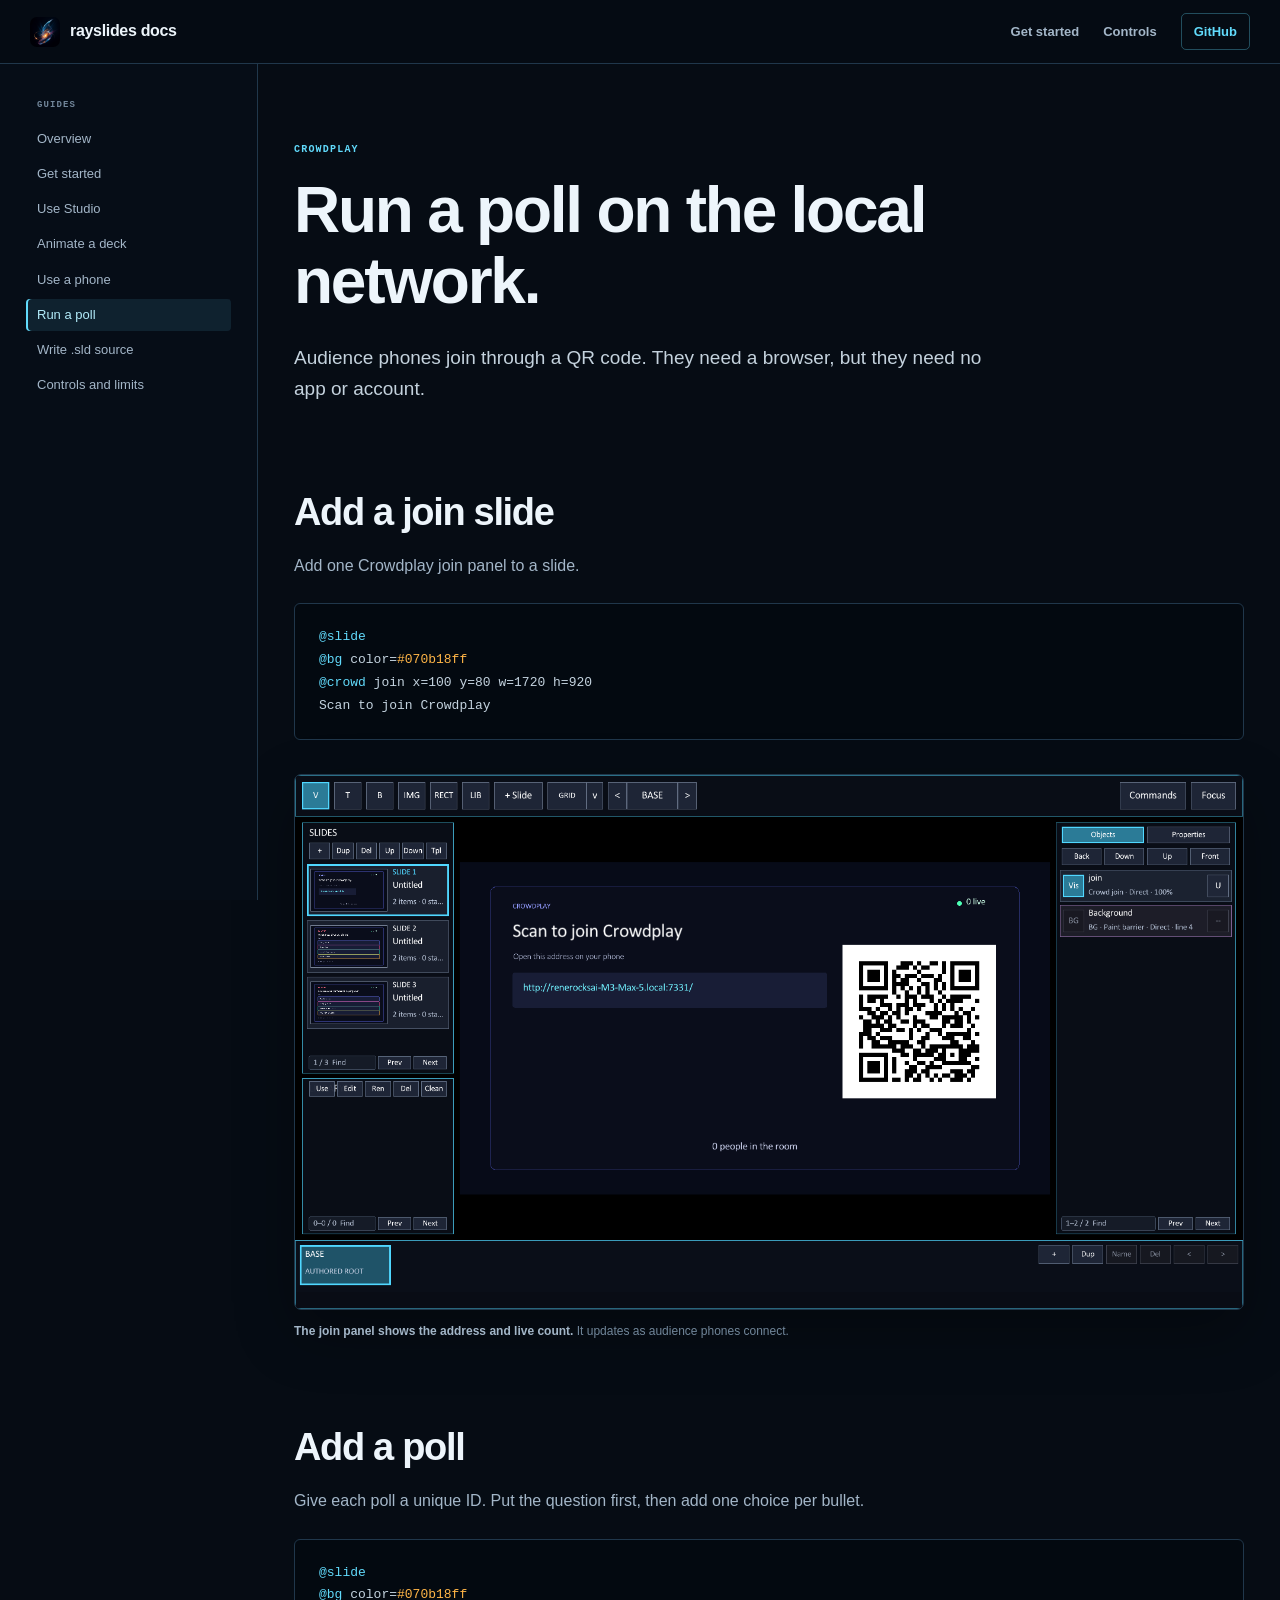
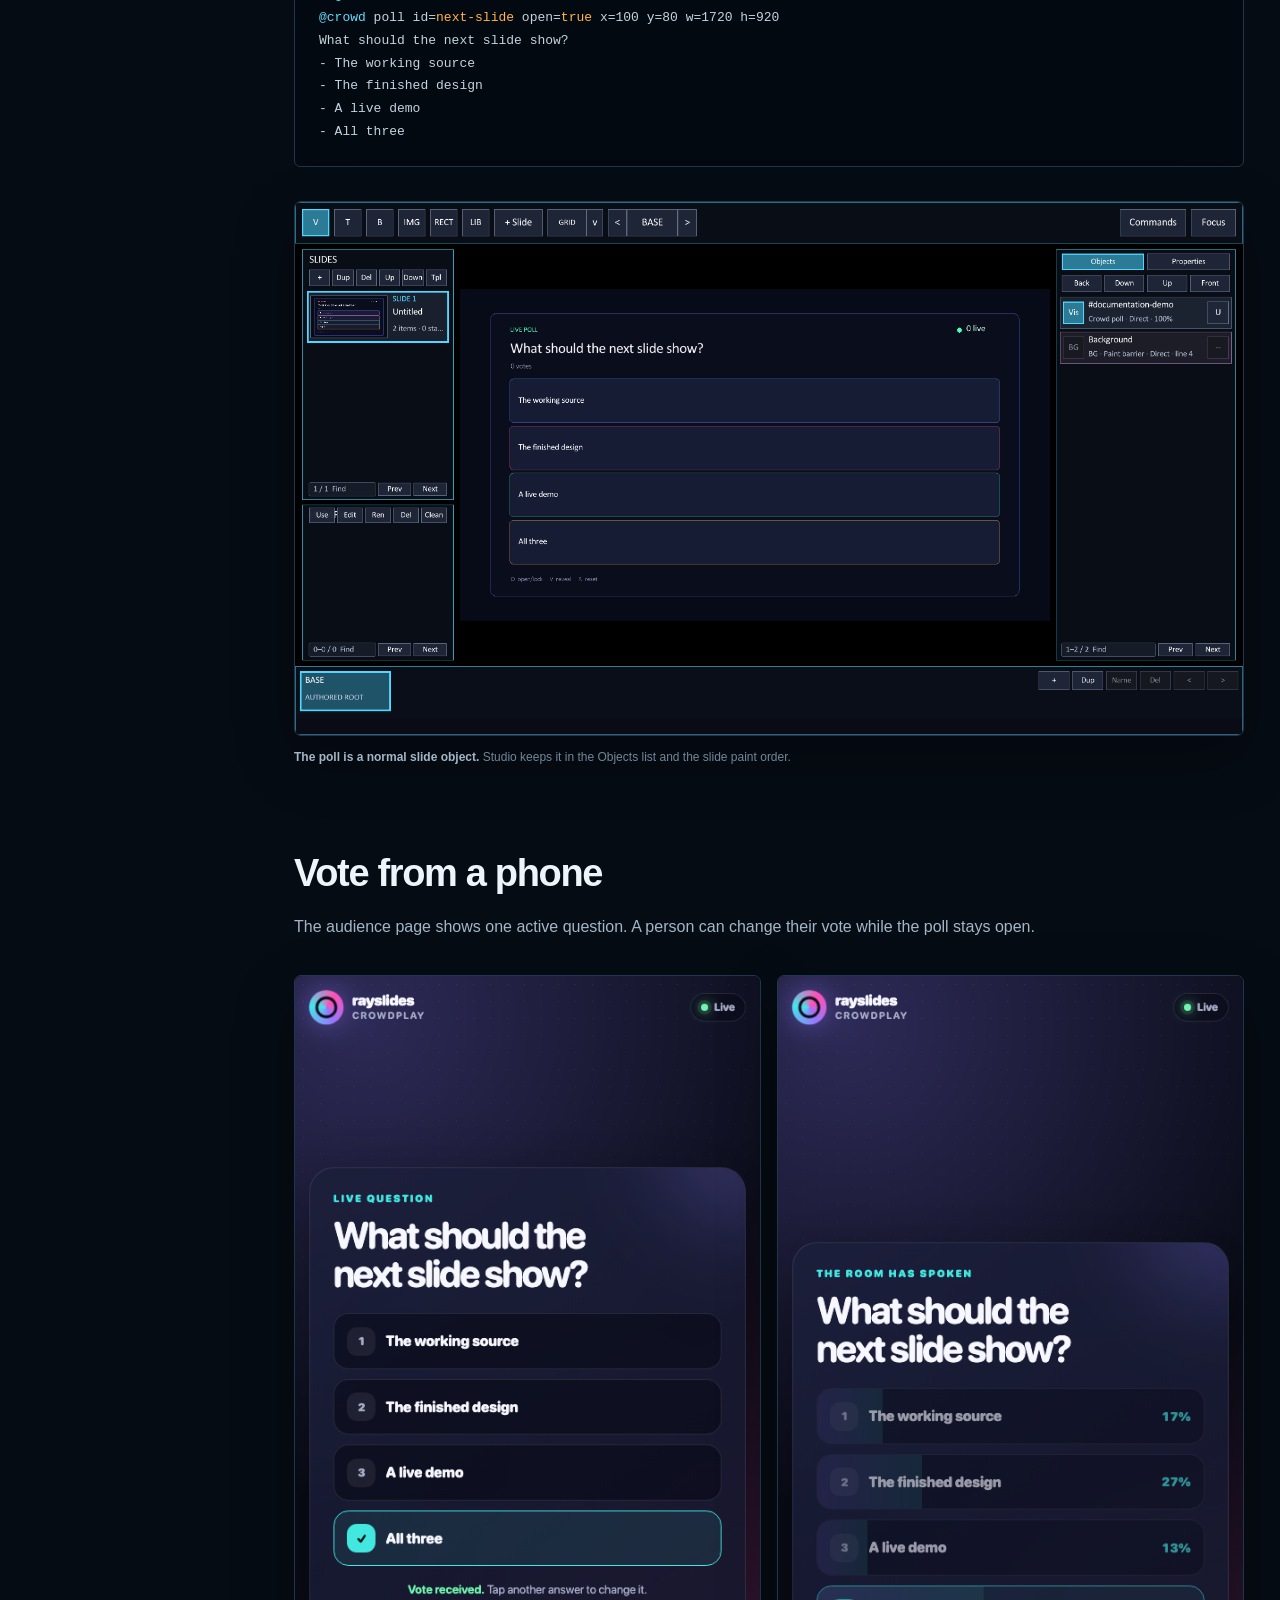
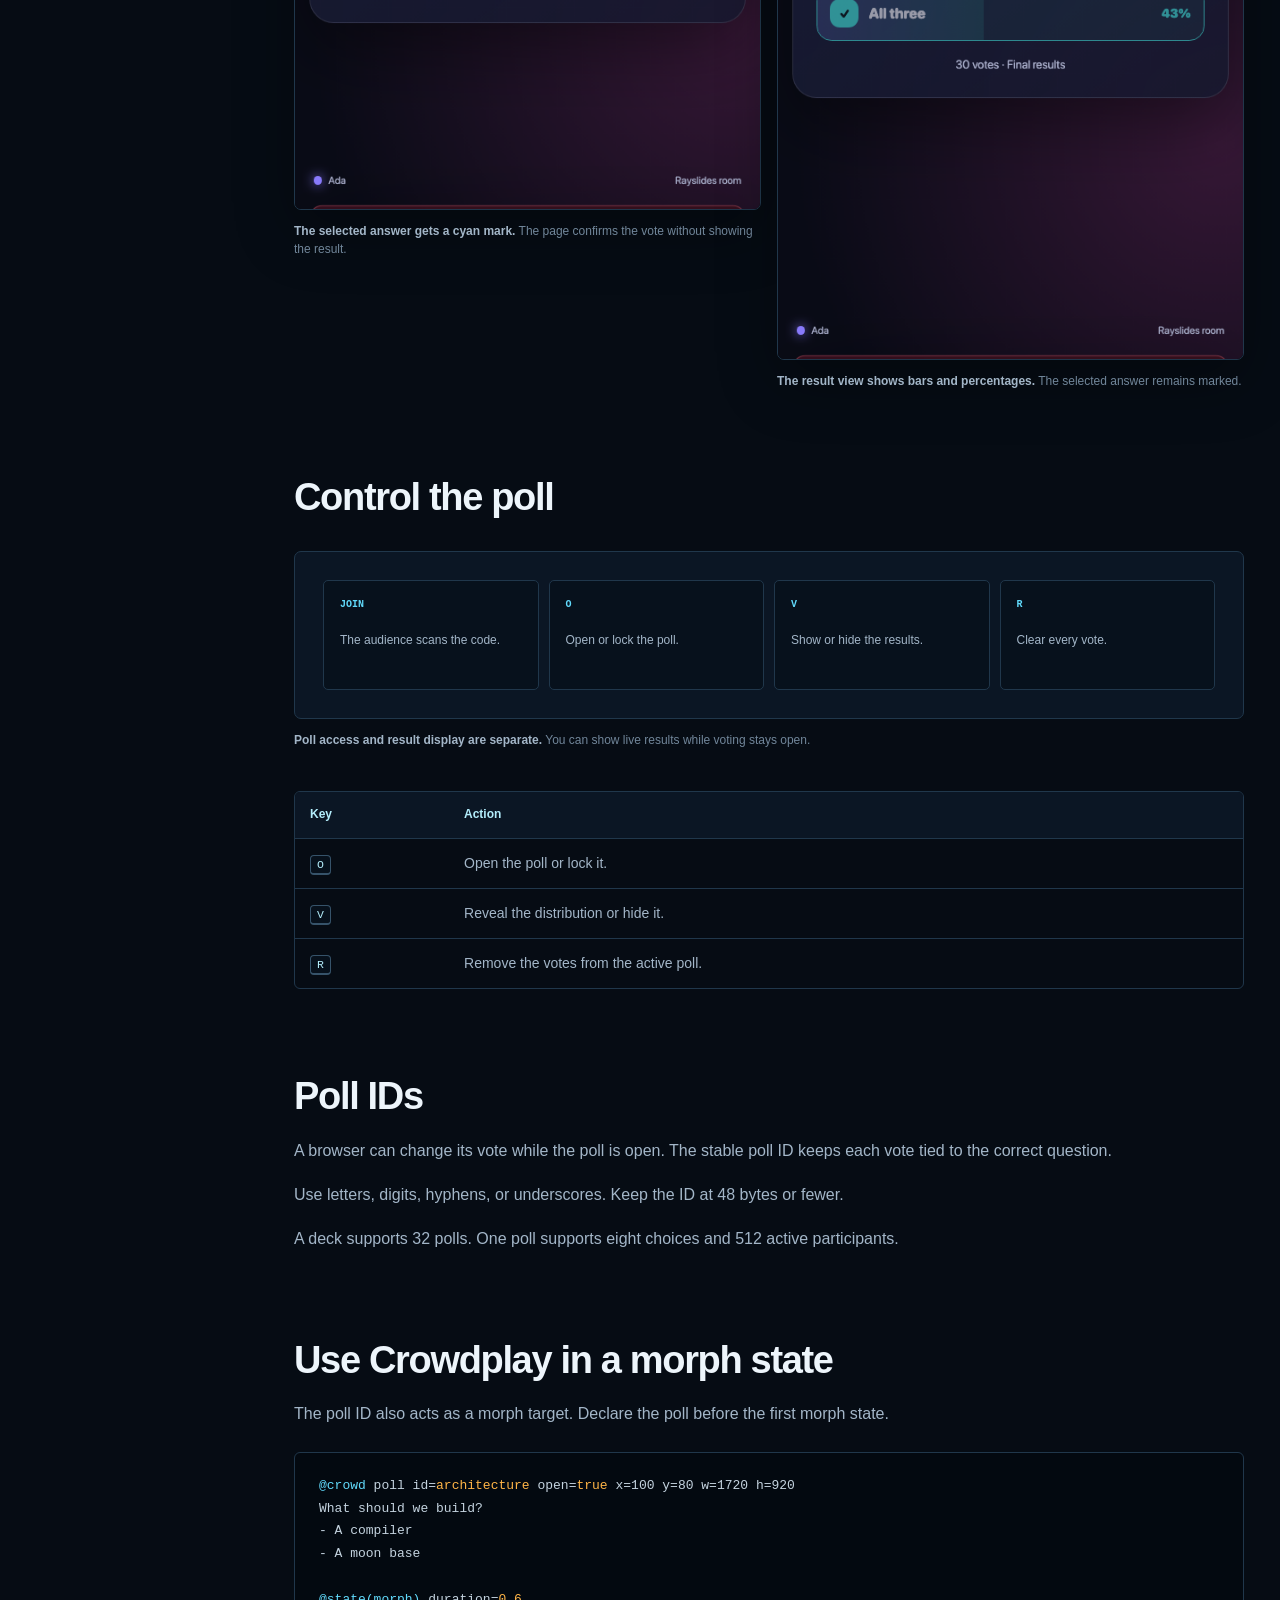
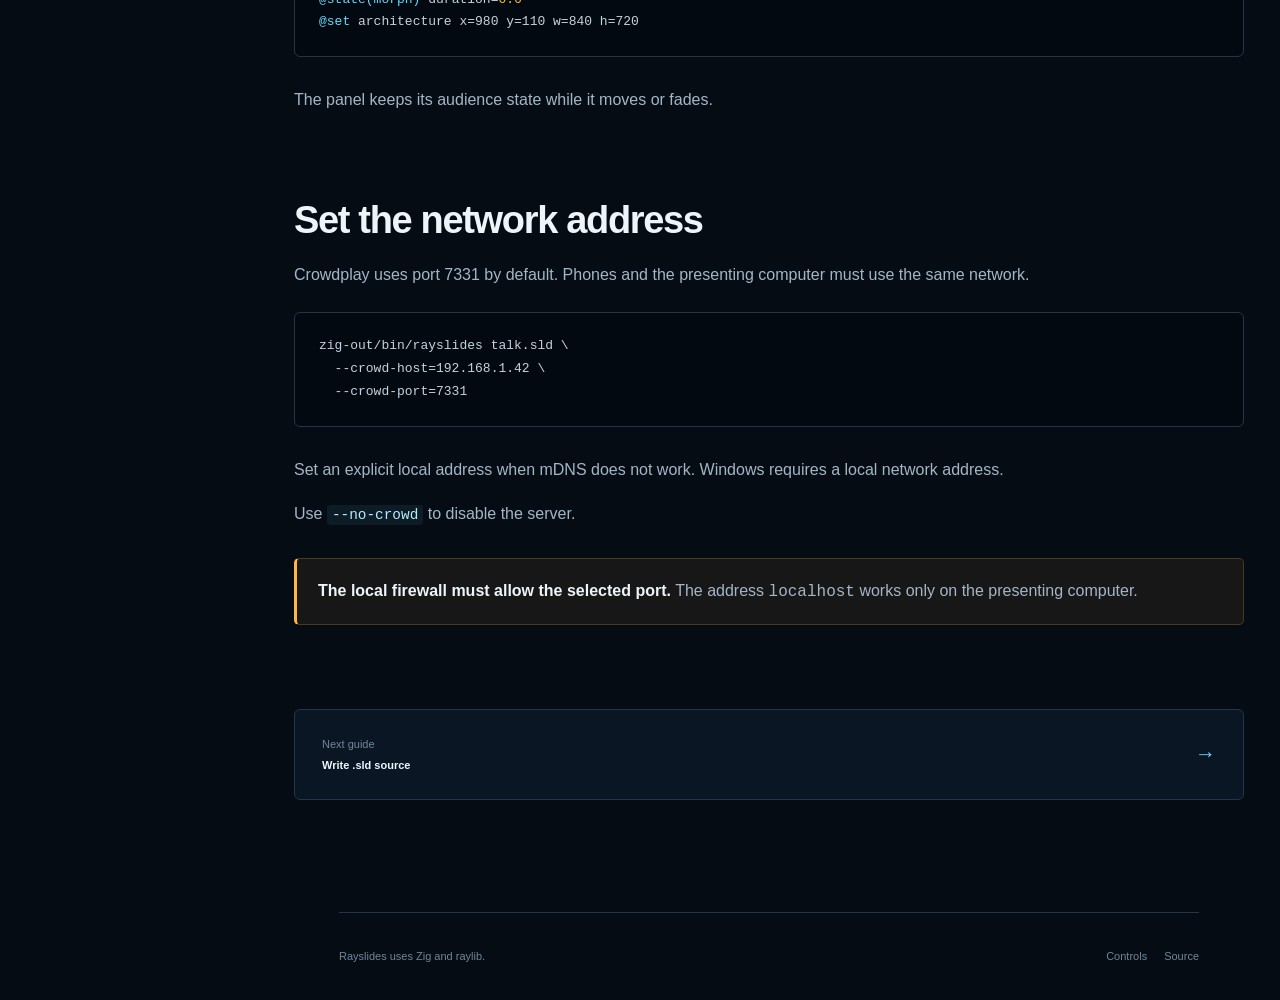
==== docs/crowdplay.html @ bbf6ae5f "Add complete documentation site" ====
<!DOCTYPE html>
<html lang="en">
  <head>
    <meta charset="utf-8">
    <meta name="viewport" content="width=device-width, initial-scale=1">
    <meta name="theme-color" content="#060c14">
    <meta name="description" content="Add a local audience join screen and live polls with Rayslides Crowdplay.">
    <title>Run a Crowdplay poll — Rayslides</title>
    <link rel="stylesheet" href="styles.css">
    <link rel="icon" href="images/rayslides-app-icon.png" type="image/png">
  </head>
  <body>
    <a class="skip-link" href="#content">Skip to content</a>
    <header class="site-header">
      <a class="brand" href="index.html" aria-label="Rayslides documentation home"><img class="brand-mark" src="images/rayslides-app-icon.png" alt="" width="192" height="192"><span>rayslides docs</span></a>
      <nav class="header-links" aria-label="Header"><a href="getting-started.html">Get started</a><a href="reference.html">Controls</a><a class="github-link" href="https://github.com/technologylab-ai/rayslides">GitHub</a></nav>
    </header>
    <div class="docs-shell">
      <aside class="docs-sidebar" aria-label="Documentation">
        <p class="sidebar-label">Guides</p>
        <nav aria-label="Guide pages">
          <a href="index.html">Overview</a><a href="getting-started.html">Get started</a>
          <a href="studio.html">Use Studio</a><a href="motion.html">Animate a deck</a>
          <a href="presenter.html">Use a phone</a><a href="crowdplay.html" aria-current="page">Run a poll</a>
          <a href="format.html">Write .sld source</a><a href="reference.html">Controls and limits</a>
        </nav>
      </aside>
      <div class="docs-main">
        <main class="content content-wide" id="content">
          <p class="page-kicker">Crowdplay</p>
          <h1>Run a poll on the local network.</h1>
          <p class="lead">Audience phones join through a QR code. They need a browser, but they need no app or account.</p>

          <h2>Add a join slide</h2>
          <p>Add one Crowdplay join panel to a slide.</p>
          <pre><code><span class="code-key">@slide</span>
<span class="code-key">@bg</span> color=<span class="code-value">#070b18ff</span>
<span class="code-key">@crowd</span> join x=100 y=80 w=1720 h=920
Scan to join Crowdplay</code></pre>
          <figure class="shot">
            <img src="images/crowdplay-join.png" alt="Crowdplay join panel with a local address, QR code, and participant count" width="1600" height="900" loading="lazy">
            <figcaption><strong>The join panel shows the address and live count.</strong> It updates as audience phones connect.</figcaption>
          </figure>

          <h2>Add a poll</h2>
          <p>Give each poll a unique ID. Put the question first, then add one choice per bullet.</p>
          <pre><code><span class="code-key">@slide</span>
<span class="code-key">@bg</span> color=<span class="code-value">#070b18ff</span>
<span class="code-key">@crowd</span> poll id=<span class="code-value">next-slide</span> open=<span class="code-value">true</span> x=100 y=80 w=1720 h=920
What should the next slide show?
- The working source
- The finished design
- A live demo
- All three</code></pre>
          <figure class="shot">
            <img src="images/crowdplay-poll.png" alt="Crowdplay poll with four answer choices in Studio" width="1600" height="900" loading="lazy">
            <figcaption><strong>The poll is a normal slide object.</strong> Studio keeps it in the Objects list and the slide paint order.</figcaption>
          </figure>

          <h2>Vote from a phone</h2>
          <p>The audience page shows one active question. A person can change their vote while the poll stays open.</p>
          <div class="shot-grid phone-shot-grid">
            <figure class="shot">
              <img src="images/crowdplay-vote-phone.png" alt="Crowdplay audience voting screen with All three selected" width="520" height="932" loading="lazy">
              <figcaption><strong>The selected answer gets a cyan mark.</strong> The page confirms the vote without showing the result.</figcaption>
            </figure>
            <figure class="shot">
              <img src="images/crowdplay-results-phone.png" alt="Crowdplay final result screen with percentages for four choices" width="520" height="1100" loading="lazy">
              <figcaption><strong>The result view shows bars and percentages.</strong> The selected answer remains marked.</figcaption>
            </figure>
          </div>

          <h2>Control the poll</h2>
          <figure class="diagram">
            <div class="diagram-frame poll-flow">
              <div><b>JOIN</b><span>The audience scans the code.</span></div>
              <div><b>O</b><span>Open or lock the poll.</span></div>
              <div><b>V</b><span>Show or hide the results.</span></div>
              <div><b>R</b><span>Clear every vote.</span></div>
            </div>
            <figcaption><strong>Poll access and result display are separate.</strong> You can show live results while voting stays open.</figcaption>
          </figure>
          <div class="table-wrap">
            <table>
              <thead><tr><th>Key</th><th>Action</th></tr></thead>
              <tbody>
                <tr><td><kbd>O</kbd></td><td>Open the poll or lock it.</td></tr>
                <tr><td><kbd>V</kbd></td><td>Reveal the distribution or hide it.</td></tr>
                <tr><td><kbd>R</kbd></td><td>Remove the votes from the active poll.</td></tr>
              </tbody>
            </table>
          </div>

          <h2>Poll IDs</h2>
          <p>A browser can change its vote while the poll is open. The stable poll ID keeps each vote tied to the correct question.</p>
          <p>Use letters, digits, hyphens, or underscores. Keep the ID at 48 bytes or fewer.</p>
          <p>A deck supports 32 polls. One poll supports eight choices and 512 active participants.</p>

          <h2>Use Crowdplay in a morph state</h2>
          <p>The poll ID also acts as a morph target. Declare the poll before the first morph state.</p>
          <pre><code><span class="code-key">@crowd</span> poll id=<span class="code-value">architecture</span> open=<span class="code-value">true</span> x=100 y=80 w=1720 h=920
What should we build?
- A compiler
- A moon base

<span class="code-key">@state(morph)</span> duration=<span class="code-value">0.6</span>
<span class="code-key">@set</span> architecture x=980 y=110 w=840 h=720</code></pre>
          <p>The panel keeps its audience state while it moves or fades.</p>

          <h2>Set the network address</h2>
          <p>Crowdplay uses port 7331 by default. Phones and the presenting computer must use the same network.</p>
          <pre><code>zig-out/bin/rayslides talk.sld \
  --crowd-host=192.168.1.42 \
  --crowd-port=7331</code></pre>
          <p>Set an explicit local address when mDNS does not work. Windows requires a local network address.</p>
          <p>Use <code class="inline-code">--no-crowd</code> to disable the server.</p>
          <div class="callout callout-warning"><p><strong>The local firewall must allow the selected port.</strong> The address <code>localhost</code> works only on the presenting computer.</p></div>

          <a class="next-guide" href="format.html"><span><span>Next guide</span><strong>Write .sld source</strong></span><b aria-hidden="true">→</b></a>
        </main>
        <footer class="site-footer"><span>Rayslides uses Zig and raylib.</span><nav aria-label="Footer"><a href="reference.html">Controls</a><a href="https://github.com/technologylab-ai/rayslides">Source</a></nav></footer>
      </div>
    </div>
  </body>
</html>
---- docs/styles.css ----
:root {
  color-scheme: dark;
  --bg: #060c14;
  --panel: #0b1624;
  --panel-2: #101d2d;
  --panel-3: #15263a;
  --text: #edf5fb;
  --muted: #a3b6c8;
  --quiet: #71869a;
  --line: #20374b;
  --cyan: #61dafb;
  --cyan-soft: #b3edfb;
  --amber: #ffb547;
  --pink: #ff69a5;
  --green: #55d69e;
  --purple: #b791ff;
  --red: #ff6b78;
  --content: 860px;
  --sans: Inter, ui-sans-serif, -apple-system, BlinkMacSystemFont, "Segoe UI", sans-serif;
  --mono: "SFMono-Regular", Consolas, "Liberation Mono", monospace;
}

* {
  box-sizing: border-box;
}

html {
  scroll-behavior: smooth;
  background: var(--bg);
}

body {
  margin: 0;
  min-width: 320px;
  color: var(--text);
  background: var(--bg);
  font-family: var(--sans);
  font-size: 16px;
  line-height: 1.65;
  -webkit-font-smoothing: antialiased;
}

body::before {
  position: fixed;
  inset: 0;
  z-index: -1;
  content: "";
  background:
    radial-gradient(circle at 82% 8%, rgba(97, 218, 251, 0.08), transparent 27rem),
    linear-gradient(rgba(97, 218, 251, 0.022) 1px, transparent 1px),
    linear-gradient(90deg, rgba(97, 218, 251, 0.022) 1px, transparent 1px);
  background-size: auto, 64px 64px, 64px 64px;
}

a {
  color: inherit;
  text-decoration: none;
}

img {
  display: block;
  max-width: 100%;
  height: auto;
}

code,
pre,
kbd {
  font-family: var(--mono);
}

kbd {
  padding: 2px 6px;
  color: var(--cyan-soft);
  background: #07111c;
  border: 1px solid #36536a;
  border-bottom-width: 2px;
  border-radius: 4px;
  font-size: 0.82em;
  white-space: nowrap;
}

.skip-link {
  position: fixed;
  top: 10px;
  left: 10px;
  z-index: 100;
  padding: 9px 13px;
  color: #051019;
  background: var(--cyan);
  transform: translateY(-160%);
}

.skip-link:focus {
  transform: translateY(0);
}

.site-header {
  position: sticky;
  top: 0;
  z-index: 30;
  display: flex;
  align-items: center;
  justify-content: space-between;
  min-height: 64px;
  padding: 0 30px;
  background: rgba(6, 12, 20, 0.94);
  border-bottom: 1px solid var(--line);
  backdrop-filter: blur(16px);
}

.brand {
  display: inline-flex;
  gap: 10px;
  align-items: center;
  font-size: 16px;
  font-weight: 760;
  letter-spacing: -0.02em;
}

.brand-mark {
  display: block;
  width: 30px;
  height: 30px;
  border-radius: 7px;
}

.header-links {
  display: flex;
  gap: 24px;
  align-items: center;
  color: var(--muted);
  font-size: 13px;
  font-weight: 650;
}

.header-links a:hover,
.header-links a:focus-visible {
  color: var(--text);
}

.github-link {
  padding: 7px 12px;
  color: var(--cyan);
  border: 1px solid rgba(97, 218, 251, 0.32);
  border-radius: 5px;
}

.docs-shell {
  display: grid;
  grid-template-columns: 258px minmax(0, 1fr);
  min-height: calc(100vh - 64px);
}

.docs-sidebar {
  position: sticky;
  top: 64px;
  align-self: start;
  height: calc(100vh - 64px);
  padding: 34px 26px;
  overflow-y: auto;
  background: rgba(7, 15, 25, 0.72);
  border-right: 1px solid var(--line);
}

.sidebar-label {
  margin: 0 0 10px 11px;
  color: var(--quiet);
  font-family: var(--mono);
  font-size: 9px;
  font-weight: 750;
  letter-spacing: 0.12em;
  text-transform: uppercase;
}

.docs-sidebar nav {
  display: grid;
  gap: 3px;
  margin-bottom: 28px;
}

.docs-sidebar a {
  padding: 7px 11px;
  color: var(--muted);
  border-radius: 4px;
  font-size: 13px;
  line-height: 1.4;
}

.docs-sidebar a:hover,
.docs-sidebar a:focus-visible {
  color: var(--text);
  background: var(--panel);
}

.docs-sidebar a[aria-current="page"] {
  color: var(--cyan-soft);
  background: rgba(97, 218, 251, 0.1);
  box-shadow: inset 2px 0 var(--cyan);
}

.docs-main {
  min-width: 0;
}

.content {
  width: min(var(--content), calc(100vw - 330px));
  margin: 0 auto;
  padding: 78px 0 112px;
}

.content-wide {
  width: min(1080px, calc(100vw - 330px));
}

.page-kicker {
  margin: 0 0 16px;
  color: var(--cyan);
  font-family: var(--mono);
  font-size: 10px;
  font-weight: 760;
  letter-spacing: 0.12em;
  text-transform: uppercase;
}

h1,
h2,
h3 {
  color: var(--text);
  letter-spacing: -0.035em;
  line-height: 1.12;
}

h1 {
  max-width: 820px;
  margin: 0;
  font-size: clamp(42px, 5vw, 66px);
  font-weight: 730;
}

h2 {
  margin: 76px 0 20px;
  padding-top: 10px;
  font-size: clamp(29px, 3vw, 38px);
  font-weight: 700;
}

h3 {
  margin: 42px 0 14px;
  font-size: 22px;
  font-weight: 690;
}

p,
li {
  color: var(--muted);
}

p {
  margin: 0 0 18px;
}

.lead {
  max-width: 720px;
  margin: 24px 0 0;
  color: #c4d2dd;
  font-size: 19px;
  line-height: 1.65;
}

.page-actions {
  display: flex;
  flex-wrap: wrap;
  gap: 11px;
  margin-top: 30px;
}

.button {
  display: inline-flex;
  align-items: center;
  justify-content: center;
  min-height: 44px;
  padding: 0 17px;
  border: 1px solid var(--line);
  border-radius: 5px;
  font-size: 13px;
  font-weight: 720;
}

.button-primary {
  color: #06121b;
  background: var(--cyan);
  border-color: var(--cyan);
}

.button-secondary:hover,
.button-secondary:focus-visible {
  border-color: var(--cyan);
}

.section-intro {
  max-width: 700px;
  font-size: 17px;
}

.rule {
  height: 1px;
  margin: 72px 0;
  background: var(--line);
  border: 0;
}

.card-grid {
  display: grid;
  grid-template-columns: repeat(2, minmax(0, 1fr));
  gap: 14px;
  margin-top: 42px;
}

.doc-card {
  position: relative;
  min-height: 190px;
  padding: 27px;
  background: linear-gradient(145deg, rgba(16, 29, 45, 0.95), rgba(9, 20, 32, 0.95));
  border: 1px solid var(--line);
  border-radius: 7px;
}

.doc-card:hover,
.doc-card:focus-visible {
  border-color: rgba(97, 218, 251, 0.55);
}

.doc-card-number {
  color: var(--amber);
  font-family: var(--mono);
  font-size: 10px;
}

.doc-card h2,
.doc-card h3 {
  margin: 34px 0 9px;
  padding: 0;
  font-size: 23px;
}

.doc-card p {
  margin: 0;
  font-size: 14px;
}

.doc-card-arrow {
  position: absolute;
  top: 23px;
  right: 25px;
  color: var(--cyan);
}

.quick-facts {
  display: grid;
  grid-template-columns: repeat(3, 1fr);
  gap: 1px;
  margin: 46px 0 0;
  background: var(--line);
  border: 1px solid var(--line);
}

.quick-facts div {
  padding: 22px;
  background: var(--panel);
}

.quick-facts strong,
.quick-facts span {
  display: block;
}

.quick-facts strong {
  color: var(--text);
  font-size: 15px;
}

.quick-facts span {
  margin-top: 3px;
  color: var(--quiet);
  font-size: 12px;
}

.steps {
  margin: 28px 0 0;
  padding: 0;
  counter-reset: step;
  list-style: none;
}

.steps > li {
  position: relative;
  min-height: 72px;
  padding: 2px 0 28px 52px;
  counter-increment: step;
}

.steps > li::before {
  position: absolute;
  top: 0;
  left: 0;
  display: grid;
  width: 32px;
  height: 32px;
  color: var(--cyan-soft);
  content: counter(step);
  place-items: center;
  background: rgba(97, 218, 251, 0.09);
  border: 1px solid rgba(97, 218, 251, 0.28);
  border-radius: 50%;
  font-family: var(--mono);
  font-size: 11px;
}

.steps > li:not(:last-child)::after {
  position: absolute;
  top: 37px;
  bottom: 3px;
  left: 15px;
  width: 1px;
  content: "";
  background: var(--line);
}

.steps strong {
  display: block;
  margin-bottom: 3px;
  color: var(--text);
}

.steps p {
  margin: 0;
}

.callout {
  margin: 30px 0;
  padding: 19px 21px;
  background: rgba(97, 218, 251, 0.065);
  border: 1px solid rgba(97, 218, 251, 0.2);
  border-left: 3px solid var(--cyan);
  border-radius: 5px;
}

.callout-warning {
  background: rgba(255, 181, 71, 0.065);
  border-color: rgba(255, 181, 71, 0.22);
  border-left-color: var(--amber);
}

.callout strong {
  color: var(--text);
}

.callout p:last-child {
  margin-bottom: 0;
}

pre {
  margin: 24px 0 30px;
  padding: 22px 24px;
  overflow-x: auto;
  color: #c4d3df;
  background: #030910;
  border: 1px solid var(--line);
  border-radius: 6px;
  font-size: 13px;
  line-height: 1.75;
  tab-size: 2;
}

.code-key { color: var(--cyan); }
.code-value { color: var(--amber); }
.code-string { color: #d6ebf5; }
.code-comment { color: var(--quiet); }

.inline-code {
  padding: 2px 5px;
  color: var(--cyan-soft);
  background: rgba(97, 218, 251, 0.08);
  border-radius: 3px;
  font-size: 0.9em;
}

.shot {
  margin: 34px 0 42px;
}

.shot img {
  width: 100%;
  height: auto;
  background: #02070b;
  border: 1px solid var(--line);
  border-radius: 7px;
  box-shadow: 0 22px 60px rgba(0, 0, 0, 0.3);
}

.shot figcaption,
.diagram figcaption {
  margin-top: 12px;
  color: var(--quiet);
  font-size: 12px;
  line-height: 1.5;
}

.shot figcaption strong,
.diagram figcaption strong {
  color: var(--muted);
}

.shot-grid {
  display: grid;
  grid-template-columns: repeat(2, minmax(0, 1fr));
  gap: 16px;
  margin: 34px 0 42px;
}

.shot-grid .shot {
  margin: 0;
}

.annotated-shot {
  position: relative;
}

.marker {
  position: absolute;
  display: grid;
  width: 28px;
  height: 28px;
  color: #06121b;
  background: var(--amber);
  border: 2px solid white;
  border-radius: 50%;
  place-items: center;
  box-shadow: 0 4px 14px rgba(0, 0, 0, 0.6);
  font-family: var(--mono);
  font-size: 11px;
  font-weight: 800;
}

.marker-one { top: 13%; left: 5%; }
.marker-two { top: 13%; left: 20%; }
.marker-three { top: 42%; left: 54%; }
.marker-four { top: 14%; right: 5%; }
.marker-five { bottom: 5%; left: 42%; }

.legend {
  display: grid;
  grid-template-columns: repeat(2, 1fr);
  gap: 10px 22px;
  margin: 18px 0 0;
  padding: 0;
  list-style: none;
}

.legend li {
  display: flex;
  gap: 10px;
  font-size: 13px;
}

.legend b {
  display: grid;
  flex: 0 0 auto;
  width: 22px;
  height: 22px;
  color: #07111f;
  background: var(--amber);
  border-radius: 50%;
  place-items: center;
  font-family: var(--mono);
  font-size: 9px;
}

.table-wrap {
  margin: 26px 0 36px;
  overflow-x: auto;
  border: 1px solid var(--line);
  border-radius: 6px;
}

table {
  width: 100%;
  border-collapse: collapse;
  font-size: 14px;
}

th,
td {
  padding: 13px 15px;
  text-align: left;
  vertical-align: top;
  border-bottom: 1px solid var(--line);
}

tr:last-child td {
  border-bottom: 0;
}

th {
  color: var(--cyan-soft);
  background: var(--panel);
  font-size: 12px;
  font-weight: 720;
}

td {
  color: var(--muted);
}

td:first-child {
  color: var(--text);
}

.diagram {
  margin: 32px 0 42px;
}

.diagram-frame {
  padding: 28px;
  background: var(--panel);
  border: 1px solid var(--line);
  border-radius: 7px;
}

.coordinate-frame {
  padding: 34px 42px 42px 54px;
}

.coordinate-stage {
  position: relative;
  aspect-ratio: 16 / 9;
  overflow: visible;
  background:
    repeating-linear-gradient(90deg, rgba(97, 218, 251, 0.22) 0 1px, transparent 1px 5%) top / 100% 12px no-repeat,
    repeating-linear-gradient(0deg, rgba(97, 218, 251, 0.22) 0 1px, transparent 1px 8.33%) left / 12px 100% no-repeat,
    #07111f;
  border: 1px solid rgba(97, 218, 251, 0.42);
  border-radius: 4px;
  box-shadow: inset 0 0 0 12px rgba(3, 9, 15, 0.34);
}

.coordinate-mark {
  position: absolute;
  z-index: 4;
  color: var(--quiet);
  font-family: var(--mono);
  font-size: clamp(8px, 1.2vw, 11px);
  line-height: 1;
}

.coordinate-mark-origin {
  top: -20px;
  left: -1px;
}

.coordinate-mark-x-mid {
  top: -20px;
  left: 50%;
  transform: translateX(-50%);
}

.coordinate-mark-x-end {
  top: -20px;
  right: -1px;
}

.coordinate-mark-y-mid {
  top: 50%;
  left: -38px;
  transform: translateY(-50%);
}

.coordinate-mark-y-end {
  bottom: -4px;
  left: -45px;
}

.coordinate-safe {
  position: absolute;
  z-index: 1;
  border: 1px dashed rgba(97, 218, 251, 0.48);
}

.coordinate-safe span {
  position: absolute;
  top: 6px;
  right: 8px;
  color: rgba(171, 195, 216, 0.72);
  font-family: var(--mono);
  font-size: clamp(7px, 1vw, 10px);
}

.coordinate-safe-outer {
  inset: 6%;
}

.coordinate-safe-inner {
  inset: 11%;
  border-color: rgba(255, 181, 71, 0.48);
}

.coordinate-object {
  position: absolute;
  z-index: 3;
  display: flex;
  min-width: 0;
  padding: 0 14px;
  align-items: center;
  justify-content: space-between;
  gap: 10px;
  color: #eaf2fb;
  background: #143852;
  border: 2px solid var(--cyan);
  box-shadow: 0 0 0 3px rgba(97, 218, 251, 0.09);
}

.coordinate-object strong {
  overflow: hidden;
  font-size: clamp(10px, 1.8vw, 20px);
  text-overflow: ellipsis;
  white-space: nowrap;
}

.coordinate-object small {
  color: var(--cyan-soft);
  font-family: var(--mono);
  font-size: clamp(7px, 1vw, 10px);
  white-space: nowrap;
}

.coordinate-object-measured {
  top: 27.78%;
  left: 21.88%;
  width: 56.25%;
  height: 33.33%;
}

.coordinate-object-source {
  top: 14.81%;
  left: 6.25%;
  width: 87.5%;
  height: 12.96%;
}

.layout-controls {
  display: grid;
  gap: 12px;
}

.layout-button-row {
  display: grid;
  grid-template-columns: repeat(6, 1fr);
  gap: 8px;
}

.layout-button-row-wide {
  grid-template-columns: repeat(2, 1fr);
}

.layout-button-row span,
.grid-option-row span {
  display: grid;
  min-height: 42px;
  color: var(--muted);
  background: #121d2f;
  border: 1px solid #52627c;
  border-radius: 3px;
  place-items: center;
  font-family: var(--mono);
  font-size: 11px;
}

.grid-options {
  display: grid;
  grid-template-columns: minmax(260px, 0.8fr) minmax(320px, 1.2fr);
  gap: 24px;
}

.grid-options-panel {
  padding: 20px;
  background: #0a101d;
  border: 1px solid rgba(80, 215, 255, 0.7);
  border-radius: 5px;
}

.grid-options-panel > strong {
  display: block;
  margin-bottom: 10px;
  color: var(--text);
  font-size: 12px;
  text-transform: uppercase;
}

.grid-option-row {
  display: grid;
  grid-template-columns: repeat(3, 1fr);
  gap: 7px;
  margin-bottom: 20px;
}

.grid-option-row-short {
  grid-template-columns: repeat(2, 1fr);
  margin-bottom: 0;
}

.grid-option-row span.active {
  color: #06121b;
  background: var(--cyan);
  border-color: var(--cyan-soft);
}

.grid-contrast-label {
  display: flex;
  margin: 0 0 8px;
  justify-content: space-between;
  color: var(--quiet);
  font-family: var(--mono);
  font-size: 10px;
  text-transform: uppercase;
}

.grid-contrast-track {
  height: 8px;
  margin-bottom: 20px;
  overflow: hidden;
  background: #343d4e;
  border-radius: 999px;
}

.grid-contrast-track i {
  display: block;
  width: 40%;
  height: 100%;
  background: var(--cyan);
}

.grid-sample {
  position: relative;
  min-height: 260px;
  overflow: hidden;
  background:
    repeating-linear-gradient(90deg, rgba(97, 218, 251, 0.16) 0 1px, transparent 1px 20px),
    repeating-linear-gradient(0deg, rgba(97, 218, 251, 0.16) 0 1px, transparent 1px 20px),
    #07111f;
  border: 1px solid var(--line);
  border-radius: 5px;
}

.grid-sample::before {
  position: absolute;
  inset: 40px 54px 58px;
  content: "";
  background: #173a55;
  border: 2px solid var(--cyan);
}

.grid-sample span {
  position: absolute;
  z-index: 2;
  top: 16px;
  left: 20px;
  color: var(--cyan-soft);
  font-family: var(--mono);
  font-size: 11px;
}

.grid-sample i {
  position: absolute;
  z-index: 2;
  right: 54px;
  bottom: 58px;
  width: 9px;
  height: 9px;
  background: var(--cyan);
  border: 1px solid white;
}

.motion-types {
  display: grid;
  grid-template-columns: repeat(3, 1fr);
  gap: 12px;
}

.motion-type {
  min-height: 180px;
  padding: 20px;
  background: #08121e;
  border: 1px solid var(--line);
  border-radius: 5px;
}

.motion-type strong {
  display: block;
  color: var(--text);
}

.motion-type span {
  display: block;
  margin-top: 8px;
  color: var(--quiet);
  font-size: 12px;
}

.motion-icon {
  position: relative;
  height: 70px;
  margin-bottom: 18px;
}

.bullet-dot {
  position: absolute;
  left: 8px;
  width: 7px;
  height: 7px;
  background: var(--cyan);
  border-radius: 50%;
}

.bullet-dot::after {
  position: absolute;
  top: 2px;
  left: 15px;
  width: 82px;
  height: 3px;
  content: "";
  background: #577086;
}

.bullet-dot:nth-child(1) { top: 7px; }
.bullet-dot:nth-child(2) { top: 30px; opacity: 0.55; }
.bullet-dot:nth-child(3) { top: 53px; opacity: 0.2; }

.transition-icon::before,
.transition-icon::after {
  position: absolute;
  top: 10px;
  width: 74px;
  height: 48px;
  content: "";
  border: 1px solid;
  border-radius: 3px;
}

.transition-icon::before {
  left: 0;
  background: #102b3d;
  border-color: var(--cyan);
}

.transition-icon::after {
  right: 0;
  background: #30263e;
  border-color: var(--pink);
}

.transition-icon i {
  position: absolute;
  top: 29px;
  left: calc(50% - 14px);
  z-index: 2;
  width: 28px;
  height: 1px;
  background: var(--amber);
}

.transition-icon i::after {
  position: absolute;
  top: -3px;
  right: 0;
  width: 6px;
  height: 6px;
  content: "";
  border-top: 1px solid var(--amber);
  border-right: 1px solid var(--amber);
  transform: rotate(45deg);
}

.morph-icon span {
  position: absolute;
  border: 1px solid var(--cyan);
}

.morph-icon span:first-child {
  top: 18px;
  left: 7px;
  width: 52px;
  height: 38px;
  background: rgba(97, 218, 251, 0.12);
}

.morph-icon span:last-child {
  top: 4px;
  right: 8px;
  width: 92px;
  height: 60px;
  background: rgba(255, 181, 71, 0.1);
  border-color: var(--amber);
}

.state-strip {
  display: grid;
  grid-template-columns: 1fr auto 1fr auto 1fr;
  gap: 12px;
  align-items: center;
}

.state-box {
  min-height: 120px;
  padding: 18px;
  background: #07111c;
  border: 1px solid var(--line);
  border-radius: 5px;
}

.state-box span,
.state-box strong {
  display: block;
}

.state-box span {
  color: var(--cyan);
  font-family: var(--mono);
  font-size: 9px;
}

.state-box strong {
  margin-top: 24px;
  color: var(--text);
  font-size: 14px;
}

.state-arrow {
  color: var(--amber);
  font-size: 24px;
}

.reveal-sequence {
  display: grid;
  grid-template-columns: repeat(3, 1fr);
  gap: 12px;
}

.mini-slide {
  min-height: 156px;
  padding: 17px;
  background: #07111f;
  border: 1px solid var(--line);
  border-radius: 4px;
}

.mini-slide b {
  display: block;
  margin-bottom: 20px;
  color: var(--text);
  font-size: 12px;
}

.mini-slide span {
  display: block;
  margin: 10px 0;
  color: var(--muted);
  font-size: 11px;
}

.mini-slide span::before {
  margin-right: 7px;
  color: var(--amber);
  content: "•";
}

.mini-slide .hidden-item {
  opacity: 0.15;
}

.phone-grid {
  display: grid;
  grid-template-columns: repeat(3, 1fr);
  gap: 16px;
}

.phone-panel {
  min-height: 350px;
  padding: 18px;
  background: #050b12;
  border: 1px solid #365268;
  border-radius: 22px;
}

.phone-tabs {
  display: flex;
  gap: 4px;
  padding: 4px;
  background: var(--panel);
  border-radius: 8px;
}

.phone-tabs span {
  flex: 1;
  padding: 6px 2px;
  color: var(--quiet);
  border-radius: 5px;
  font-size: 9px;
  text-align: center;
}

.phone-tabs .active {
  color: #06121b;
  background: var(--cyan);
}

.phone-label {
  margin: 22px 0 7px;
  color: var(--cyan);
  font-family: var(--mono);
  font-size: 8px;
  letter-spacing: 0.08em;
  text-transform: uppercase;
}

.phone-copy {
  color: var(--text);
  font-size: 12px;
  line-height: 1.45;
}

.phone-next {
  margin-top: 18px;
  padding-top: 13px;
  color: var(--muted);
  border-top: 1px solid var(--line);
  font-size: 10px;
}

.phone-preview {
  display: grid;
  min-height: 165px;
  margin-top: 18px;
  color: var(--quiet);
  background: linear-gradient(140deg, #0b2134, #08111d);
  border: 1px solid var(--line);
  border-radius: 5px;
  place-items: center;
  font-size: 10px;
}

.phone-draw-line {
  width: 80px;
  height: 44px;
  border-top: 3px solid var(--amber);
  border-radius: 50%;
  transform: rotate(-18deg);
}

.phone-controls {
  display: flex;
  gap: 7px;
  margin-top: 14px;
}

.phone-controls span {
  flex: 1;
  padding: 7px;
  color: var(--text);
  background: var(--panel-2);
  border: 1px solid var(--line);
  border-radius: 4px;
  font-size: 9px;
  text-align: center;
}

.poll-flow {
  display: grid;
  grid-template-columns: repeat(4, 1fr);
  gap: 10px;
}

.poll-flow div {
  min-height: 110px;
  padding: 16px;
  background: #07111c;
  border: 1px solid var(--line);
  border-radius: 5px;
}

.poll-flow b,
.poll-flow span {
  display: block;
}

.poll-flow b {
  color: var(--cyan);
  font-family: var(--mono);
  font-size: 10px;
}

.poll-flow span {
  margin-top: 17px;
  color: var(--muted);
  font-size: 12px;
}

.next-guide {
  display: flex;
  align-items: center;
  justify-content: space-between;
  margin-top: 84px;
  padding: 25px 27px;
  background: var(--panel);
  border: 1px solid var(--line);
  border-radius: 6px;
}

.next-guide span,
.next-guide strong {
  display: block;
}

.next-guide span {
  color: var(--quiet);
  font-size: 11px;
}

.next-guide strong {
  margin-top: 3px;
  color: var(--text);
}

.next-guide b {
  color: var(--cyan);
  font-size: 21px;
}

.site-footer {
  display: flex;
  align-items: center;
  justify-content: space-between;
  width: min(var(--content), calc(100vw - 330px));
  margin: 0 auto;
  padding: 34px 0;
  color: var(--quiet);
  border-top: 1px solid var(--line);
  font-size: 11px;
}

.site-footer nav {
  display: flex;
  gap: 17px;
}

.site-footer a:hover,
.site-footer a:focus-visible {
  color: var(--cyan);
}

.shot-toolbar {
  max-width: 690px;
}

.panel-guide {
  display: grid;
  grid-template-columns: minmax(270px, 370px) minmax(0, 1fr);
  gap: 34px;
  margin: 32px 0 46px;
  align-items: start;
}

.panel-capture {
  margin: 0;
}

.panel-capture img {
  width: min(100%, 360px);
}

.panel-capture-short img {
  width: min(100%, 380px);
}

.panel-copy {
  min-width: 0;
}

.control-list {
  margin: 0;
}

.control-list div {
  display: grid;
  grid-template-columns: 86px minmax(0, 1fr);
  gap: 14px;
  padding: 12px 0;
  border-bottom: 1px solid var(--line);
}

.control-list div:first-child {
  padding-top: 0;
}

.control-list dt {
  color: var(--cyan-soft);
  font-family: var(--mono);
  font-size: 12px;
  font-weight: 700;
}

.control-list dd {
  margin: 0;
  color: var(--muted);
  font-size: 13px;
}

.selection-sequence {
  display: grid;
  grid-template-columns: repeat(3, minmax(0, 1fr));
  gap: 16px;
}

.selection-step {
  min-width: 0;
}

.selection-step > b {
  display: block;
  margin-bottom: 10px;
  color: var(--text);
  font-size: 13px;
}

.selection-step > span {
  display: block;
  margin-top: 9px;
  color: var(--quiet);
  font-size: 11px;
}

.selection-canvas {
  position: relative;
  aspect-ratio: 16 / 9;
  overflow: hidden;
  background: #07111f;
  border: 1px solid rgba(97, 218, 251, 0.22);
  border-radius: 4px;
}

.selection-canvas i {
  position: absolute;
  display: block;
  background: #173a55;
  border: 1px solid #35536e;
}

.selection-canvas i.selected {
  border: 2px solid var(--cyan);
  box-shadow: 0 0 0 2px rgba(97, 218, 251, 0.09);
}

.selection-canvas .object-a {
  top: 21%;
  left: 10%;
  width: 29%;
  height: 31%;
}

.selection-canvas .object-b {
  top: 47%;
  left: 38%;
  width: 27%;
  height: 28%;
}

.selection-canvas .object-c {
  top: 18%;
  right: 9%;
  width: 22%;
  height: 39%;
  background: #4f3920;
}

.selection-canvas em {
  position: absolute;
  inset: 12% 30% 15% 5%;
  border: 1px dashed var(--amber);
}

.selection-canvas.group-bounds::after {
  position: absolute;
  inset: 12% 5% 17% 6%;
  content: "selection bounds";
  padding: 5px;
  color: var(--cyan-soft);
  border: 1px dashed var(--cyan);
  font-family: var(--mono);
  font-size: 8px;
}

.clipboard-flow {
  display: grid;
  grid-template-columns: repeat(2, minmax(0, 1fr) auto) minmax(0, 1fr);
  gap: 12px;
  align-items: center;
}

.clipboard-flow > div {
  display: flex;
  min-height: 150px;
  padding: 18px;
  flex-direction: column;
  justify-content: center;
  background: #091322;
  border: 1px solid var(--line);
  border-radius: 5px;
}

.clipboard-flow > div strong {
  margin: 14px 0 5px;
  color: var(--text);
}

.clipboard-flow > div span {
  color: var(--quiet);
  font-size: 11px;
}

.clipboard-flow > div .clipboard-shortcut {
  color: var(--muted);
  white-space: nowrap;
}

.clipboard-flow > i {
  color: var(--amber);
  font-size: 20px;
  font-style: normal;
}

.workspace-modes {
  display: grid;
  grid-template-columns: repeat(3, minmax(0, 1fr));
  gap: 16px;
}

.workspace-mode > b,
.workspace-mode > span {
  display: block;
}

.workspace-mode > b {
  margin-bottom: 10px;
  color: var(--text);
  font-size: 13px;
}

.workspace-mode > span {
  margin-top: 9px;
  color: var(--quiet);
  font-size: 11px;
}

.workspace-map {
  position: relative;
  display: grid;
  height: 145px;
  gap: 4px;
  padding: 5px;
  background: #050a12;
  border: 1px solid rgba(97, 218, 251, 0.38);
  border-radius: 4px;
}

.workspace-map > * {
  min-width: 0;
  min-height: 0;
  margin: 0;
}

.wide-map {
  grid-template: "left canvas right" 1fr "timeline timeline timeline" 24px / 20% 1fr 20%;
}

.wide-map > i { grid-area: left; background: #0d192a; }
.wide-map > .workspace-canvas { grid-area: canvas; background: #15334b; }
.wide-map > em { grid-area: right; background: #0d192a; }
.wide-map > footer { grid-area: timeline; background: #281f40; }

.focus-map {
  padding: 12px;
}

.focus-map > .workspace-canvas {
  background: #15334b;
  border: 2px solid var(--cyan);
}

.narrow-map {
  grid-template: "top top" 22px "canvas panel" 1fr "timeline timeline" 22px / 1fr 28%;
}

.narrow-map > header {
  grid-area: top;
  padding: 3px 6px;
  color: var(--cyan-soft);
  background: #0d192a;
  font-family: var(--mono);
  font-size: 8px;
}

.narrow-map > .workspace-canvas { grid-area: canvas; background: #15334b; }
.narrow-map > em { grid-area: panel; background: #0d192a; }
.narrow-map > footer { grid-area: timeline; background: #281f40; }

.shot-status img {
  border-radius: 4px;
}

.edit-scope-compare {
  display: grid;
  grid-template-columns: repeat(2, minmax(0, 1fr));
  gap: 18px;
}

.edit-scope-card {
  padding: 20px;
  background: #091322;
  border: 1px solid var(--line);
  border-radius: 5px;
}

.edit-scope-card p {
  margin: 0 0 15px;
  color: var(--cyan-soft);
  font-family: var(--mono);
  font-size: 10px;
}

.edit-scope-card strong,
.edit-scope-card > span {
  display: block;
}

.edit-scope-card strong {
  margin-top: 16px;
  color: var(--text);
}

.edit-scope-card > span {
  margin-top: 4px;
  color: var(--quiet);
  font-size: 11px;
}

.scope-uses {
  display: grid;
  grid-template-columns: repeat(3, 1fr);
  gap: 10px;
}

.scope-uses i {
  display: block;
  aspect-ratio: 16 / 9;
  background: #173a55;
  border: 1px solid #35536e;
  border-radius: 2px;
}

.scope-uses i.changed {
  background: #4f3920;
  border-color: var(--amber);
}

.morph-edit-figure {
  display: grid;
  grid-template-columns: minmax(0, 1fr) minmax(220px, 0.38fr);
  gap: 18px;
}

.morph-edit-canvas {
  position: relative;
  aspect-ratio: 16 / 9;
  background: #07111f;
  border: 1px solid rgba(97, 218, 251, 0.26);
  border-radius: 4px;
}

.morph-edit-label {
  position: absolute;
  top: 14px;
  left: 16px;
  padding: 5px 8px;
  color: #06121b;
  background: var(--cyan);
  border-radius: 2px;
  font-family: var(--mono);
  font-size: 9px;
  text-transform: uppercase;
}

.morph-edit-object {
  position: absolute;
  right: 10%;
  bottom: 19%;
  display: grid;
  width: 35%;
  height: 34%;
  color: var(--text);
  background: #193954;
  border: 2px solid var(--cyan);
  place-items: center;
  font-family: var(--mono);
  font-size: clamp(8px, 1.2vw, 11px);
  font-style: normal;
  box-shadow: 0 0 0 3px rgba(97, 218, 251, 0.1);
}

.morph-edit-object::after {
  position: absolute;
  right: -6px;
  bottom: -6px;
  width: 9px;
  height: 9px;
  content: "";
  background: var(--cyan);
  border: 1px solid white;
}

.morph-edit-properties {
  display: grid;
  grid-template-columns: repeat(2, 1fr);
  gap: 8px;
  padding: 14px;
  align-content: start;
  background: #0a101d;
  border: 1px solid rgba(97, 218, 251, 0.42);
  border-radius: 4px;
}

.morph-edit-properties b,
.morph-edit-properties small {
  grid-column: 1 / -1;
}

.morph-edit-properties b {
  padding: 8px;
  color: #06121b;
  background: var(--cyan);
  text-align: center;
  font-size: 11px;
}

.morph-edit-properties span {
  padding: 9px;
  color: var(--muted);
  background: #121d2f;
  border: 1px solid #52627c;
  font-family: var(--mono);
  font-size: 10px;
}

.morph-edit-properties small {
  margin-top: 5px;
  color: var(--cyan-soft);
  font-family: var(--mono);
  font-size: 9px;
}

.phone-mode-guide {
  display: grid;
  grid-template-columns: minmax(280px, 380px) minmax(0, 1fr);
  gap: 36px;
  margin: 24px 0 52px;
  align-items: center;
}

.phone-capture {
  margin: 0;
}

.phone-capture img {
  width: min(100%, 380px);
}

.phone-mode-guide > div p:last-child {
  margin-bottom: 0;
}

@media (max-width: 980px) {
  .docs-shell {
    grid-template-columns: 1fr;
  }

  .docs-sidebar {
    position: static;
    height: auto;
    padding: 18px 22px;
    border-right: 0;
    border-bottom: 1px solid var(--line);
  }

  .docs-sidebar nav {
    display: flex;
    flex-wrap: wrap;
    gap: 5px;
    margin: 0;
  }

  .docs-sidebar .sidebar-label,
  .docs-sidebar nav.secondary-nav {
    display: none;
  }

  .content,
  .content-wide,
  .site-footer {
    width: min(860px, calc(100vw - 44px));
  }
}

@media (max-width: 700px) {
  .site-header {
    padding: 0 18px;
  }

  .header-links a:not(.github-link) {
    display: none;
  }

  .content,
  .content-wide,
  .site-footer {
    width: calc(100vw - 32px);
  }

  .content {
    padding: 56px 0 84px;
  }

  h1 {
    font-size: 42px;
  }

  h2 {
    margin-top: 60px;
  }

  .card-grid,
  .quick-facts,
  .shot-grid,
  .motion-types,
  .reveal-sequence,
  .phone-grid,
  .poll-flow,
  .legend,
  .panel-guide,
  .selection-sequence,
  .workspace-modes,
  .edit-scope-compare,
  .grid-options {
    grid-template-columns: 1fr;
  }

  .morph-edit-figure {
    grid-template-columns: 1fr;
  }

  .phone-mode-guide {
    grid-template-columns: 1fr;
    gap: 24px;
  }

  .panel-guide {
    gap: 24px;
  }

  .clipboard-flow {
    grid-template-columns: 1fr;
  }

  .clipboard-flow > i {
    transform: rotate(90deg);
    text-align: center;
  }

  .state-strip {
    grid-template-columns: 1fr;
  }

  .state-arrow {
    transform: rotate(90deg);
    text-align: center;
  }

  .diagram-frame {
    padding: 18px;
  }

  .phone-panel {
    min-height: 310px;
  }

  .next-guide {
    margin-top: 64px;
  }

  .site-footer {
    align-items: flex-start;
    flex-direction: column;
    gap: 14px;
  }
}

@media (prefers-reduced-motion: reduce) {
  html {
    scroll-behavior: auto;
  }
}
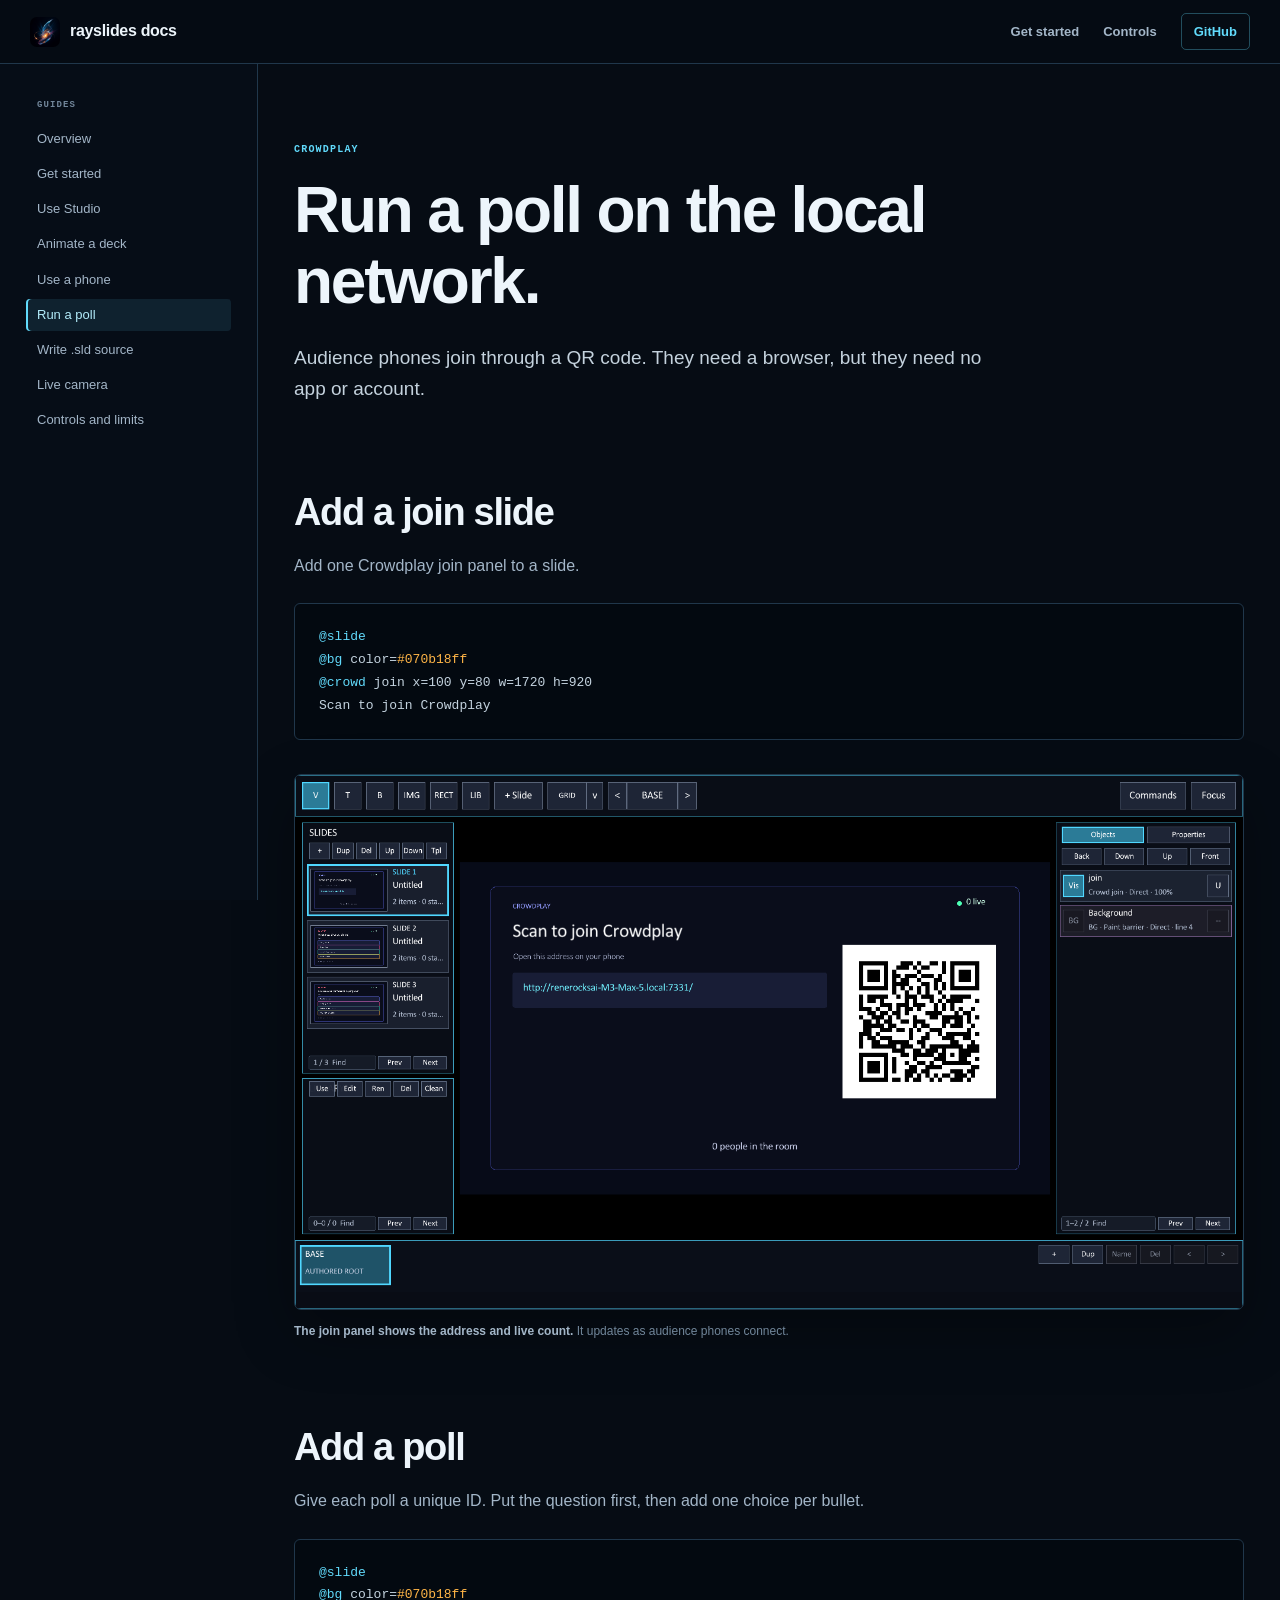
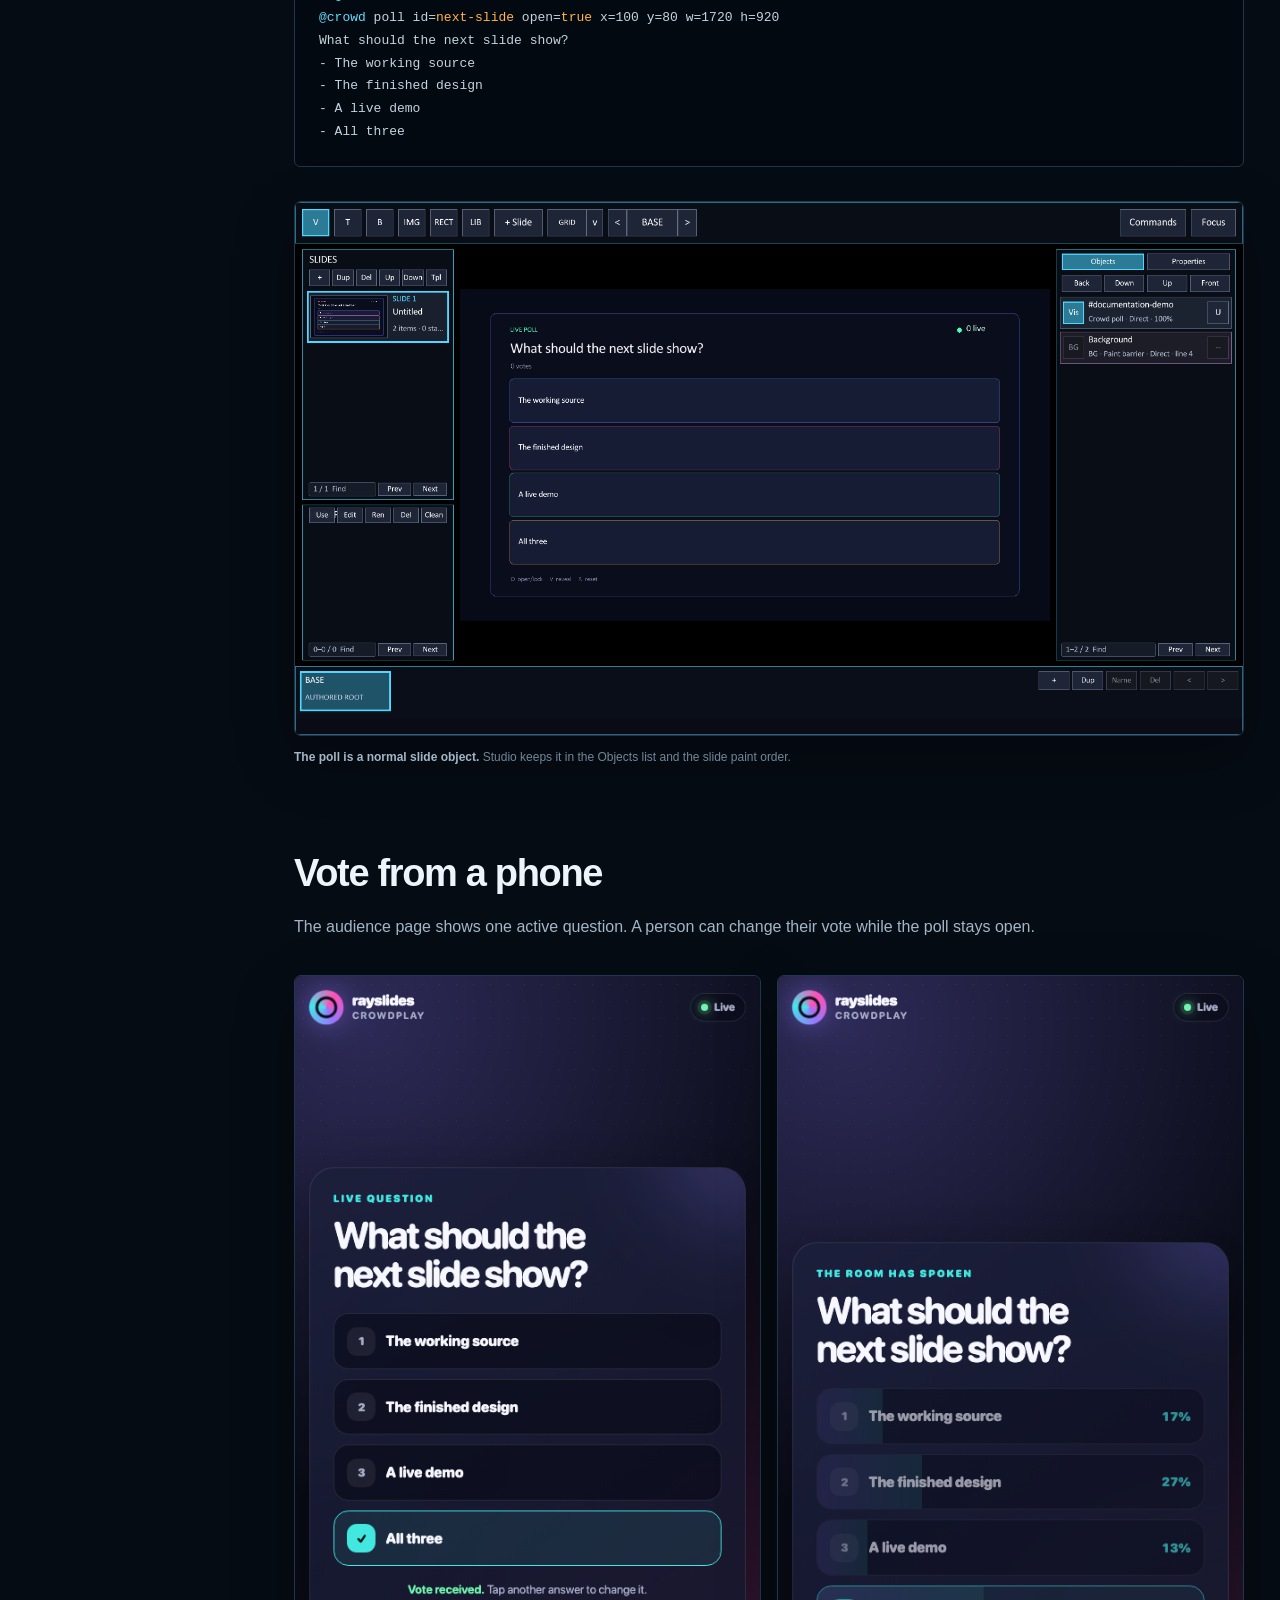
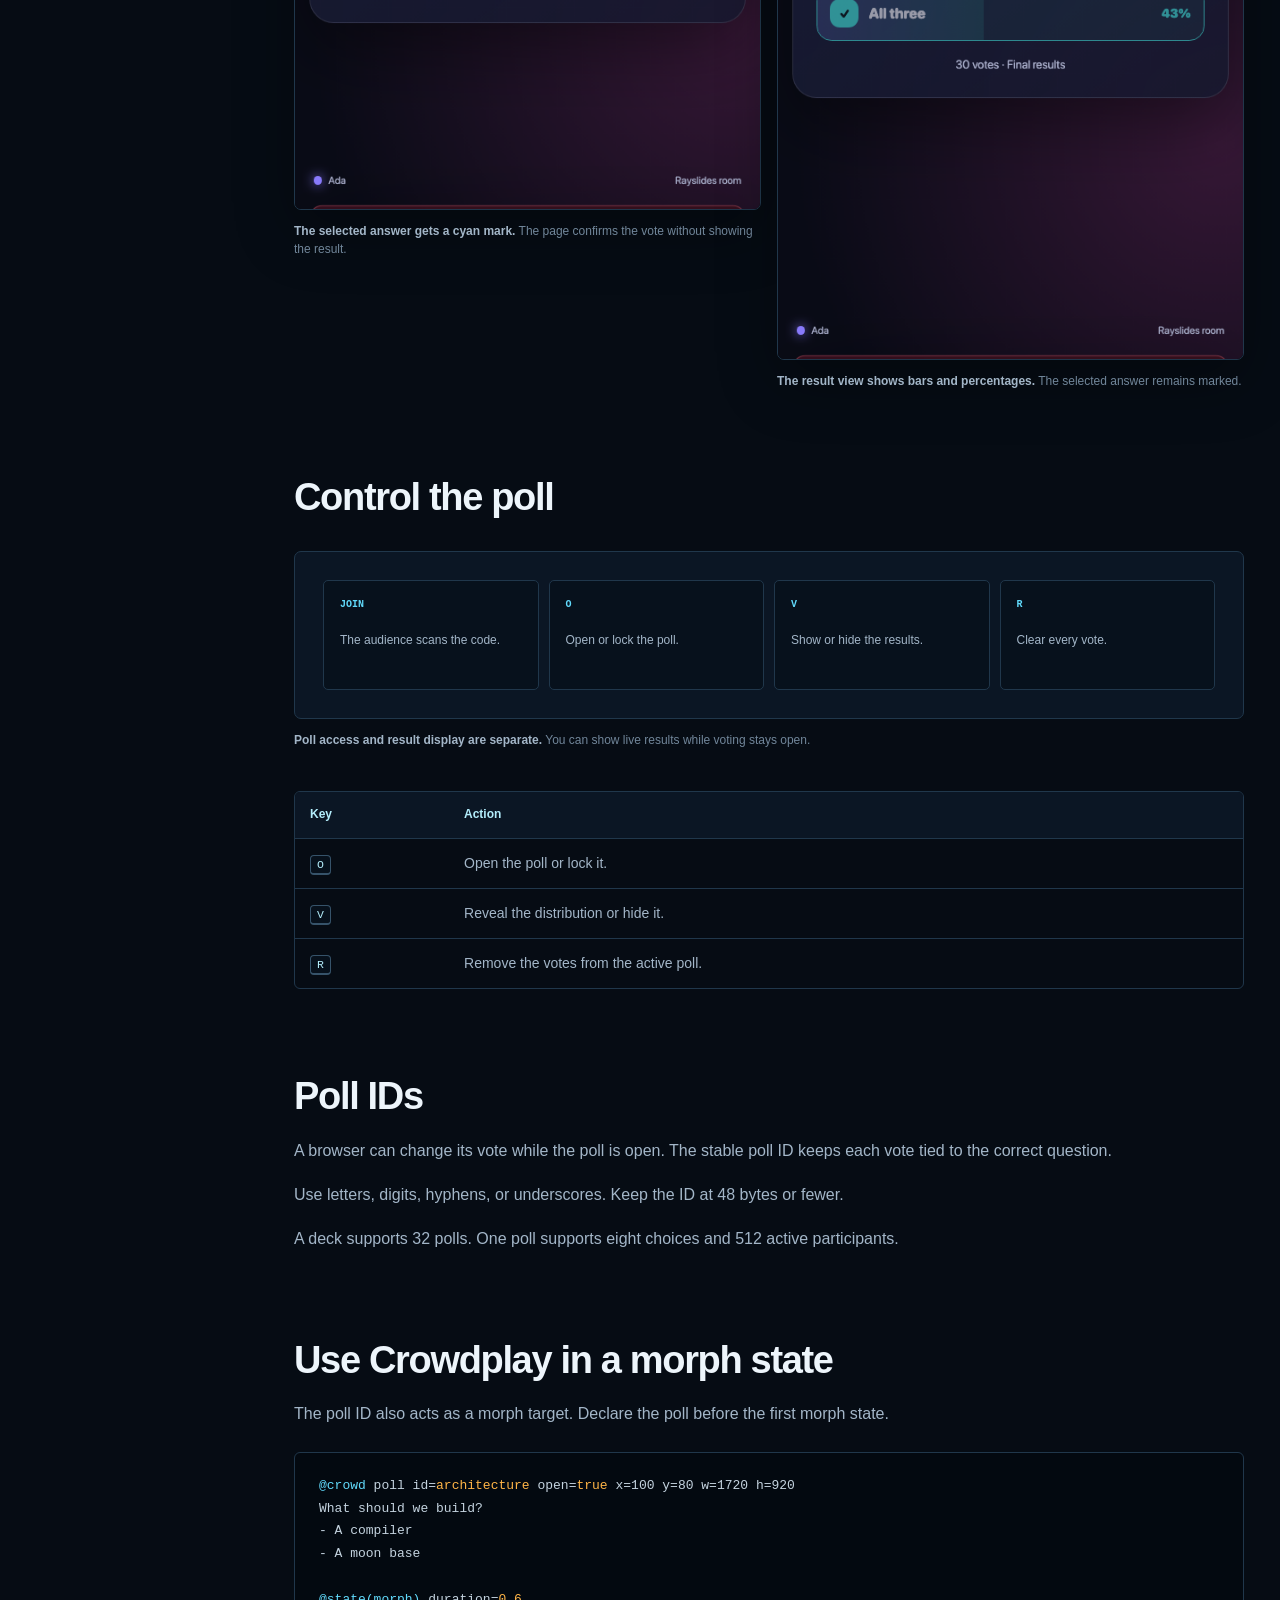
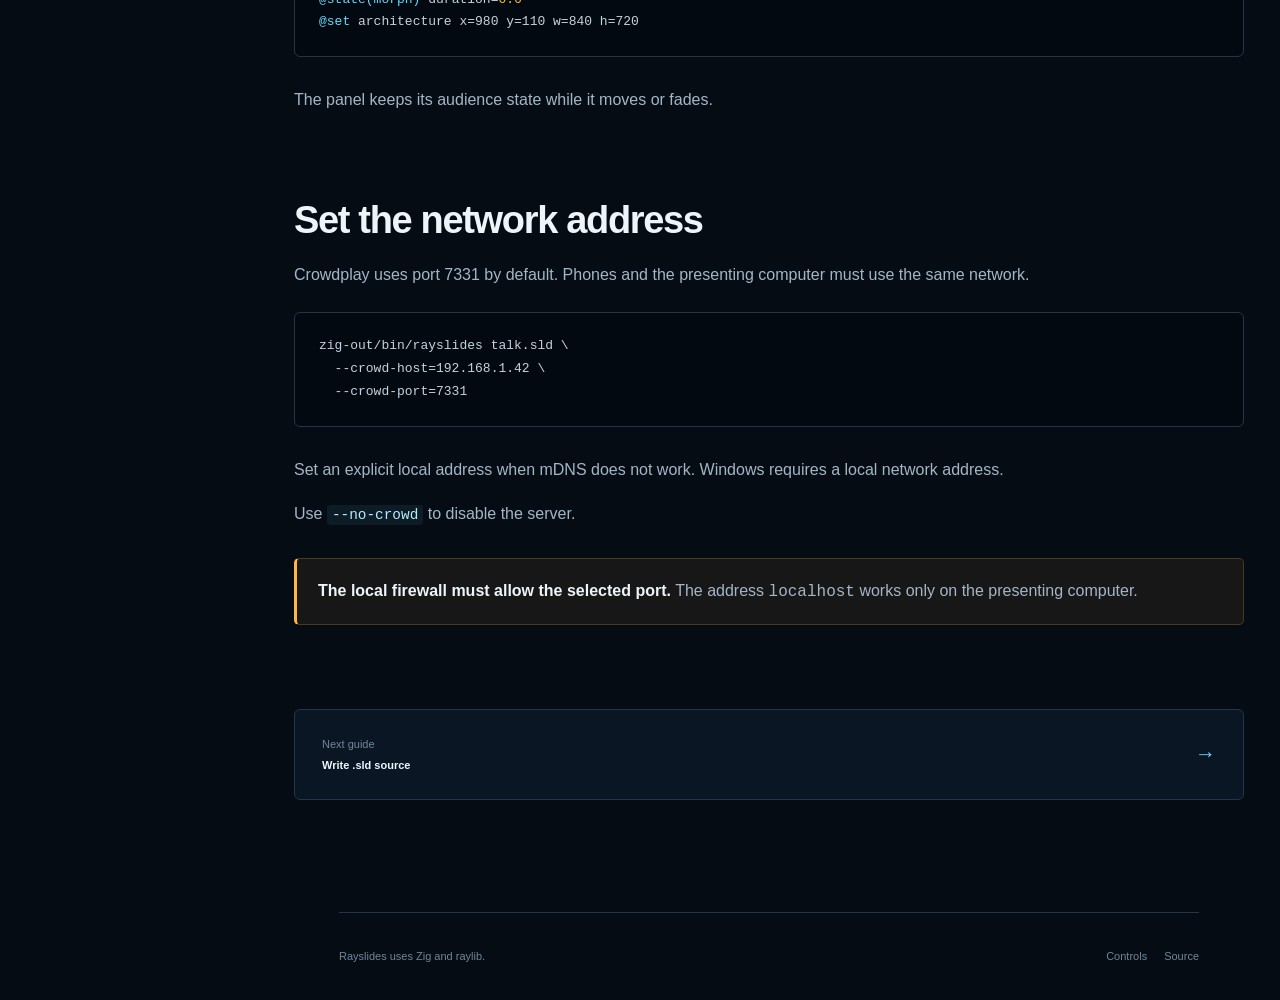
==== commit a731fe31: "Make live camera docs discoverable" ====
--- a/docs/crowdplay.html
+++ b/docs/crowdplay.html
@@ -8,6 +8,7 @@
     <title>Run a Crowdplay poll — Rayslides</title>
     <link rel="stylesheet" href="styles.css">
     <link rel="icon" href="images/rayslides-app-icon.png" type="image/png">
+    <script src="image-lightbox.js" defer></script>
   </head>
   <body>
     <a class="skip-link" href="#content">Skip to content</a>
@@ -22,7 +23,7 @@
           <a href="index.html">Overview</a><a href="getting-started.html">Get started</a>
           <a href="studio.html">Use Studio</a><a href="motion.html">Animate a deck</a>
           <a href="presenter.html">Use a phone</a><a href="crowdplay.html" aria-current="page">Run a poll</a>
-          <a href="format.html">Write .sld source</a><a href="reference.html">Controls and limits</a>
+          <a href="format.html">Write .sld source</a><a href="format.html#live-camera">Live camera</a><a href="reference.html">Controls and limits</a>
         </nav>
       </aside>
       <div class="docs-main">
--- a/docs/styles.css
+++ b/docs/styles.css
@@ -499,6 +499,85 @@
   box-shadow: 0 22px 60px rgba(0, 0, 0, 0.3);
 }
 
+.zoomable-image {
+  cursor: zoom-in;
+}
+
+.zoomable-image:focus-visible {
+  outline: 3px solid var(--cyan);
+  outline-offset: 4px;
+}
+
+.image-lightbox-open {
+  overflow: hidden;
+}
+
+.image-lightbox {
+  position: fixed;
+  inset: 0;
+  display: none;
+  place-items: center;
+  box-sizing: border-box;
+  width: 100vw;
+  max-width: none;
+  height: 100vh;
+  max-height: none;
+  margin: 0;
+  padding: clamp(10px, 2vw, 28px);
+  overflow: hidden;
+  border: 0;
+  background: rgba(2, 7, 11, 0.94);
+}
+
+.image-lightbox[open] {
+  display: grid;
+}
+
+.image-lightbox::backdrop {
+  background: rgba(2, 7, 11, 0.88);
+  backdrop-filter: blur(8px);
+}
+
+.image-lightbox-image {
+  display: block;
+  width: auto;
+  height: auto;
+  max-width: calc(100vw - clamp(20px, 4vw, 56px));
+  max-height: calc(100vh - clamp(20px, 4vw, 56px));
+  object-fit: contain;
+  border: 1px solid rgba(97, 218, 251, 0.32);
+  border-radius: 8px;
+  box-shadow: 0 24px 90px rgba(0, 0, 0, 0.58);
+}
+
+.image-lightbox-close {
+  position: absolute;
+  z-index: 1;
+  top: max(12px, env(safe-area-inset-top));
+  right: max(12px, env(safe-area-inset-right));
+  display: grid;
+  place-items: center;
+  width: 46px;
+  height: 46px;
+  padding: 0 0 4px;
+  color: var(--text);
+  border: 1px solid rgba(97, 218, 251, 0.45);
+  border-radius: 50%;
+  background: rgba(6, 16, 27, 0.9);
+  box-shadow: 0 10px 30px rgba(0, 0, 0, 0.4);
+  font: inherit;
+  font-size: 30px;
+  line-height: 1;
+  cursor: pointer;
+}
+
+.image-lightbox-close:hover,
+.image-lightbox-close:focus-visible {
+  color: var(--cyan);
+  border-color: var(--cyan);
+  outline: none;
+}
+
 .shot figcaption,
 .diagram figcaption {
   margin-top: 12px;
@@ -544,7 +623,7 @@
 }
 
 .marker-one { top: 13%; left: 5%; }
-.marker-two { top: 13%; left: 20%; }
+.marker-two { top: 69%; left: 5%; }
 .marker-three { top: 42%; left: 54%; }
 .marker-four { top: 14%; right: 5%; }
 .marker-five { bottom: 5%; left: 42%; }
@@ -768,8 +847,8 @@
   display: grid;
   min-height: 42px;
   color: var(--muted);
-  background: #121d2f;
-  border: 1px solid #52627c;
+  background: #202630;
+  border: 1px solid #3b4452;
   border-radius: 3px;
   place-items: center;
   font-family: var(--mono);
@@ -810,9 +889,9 @@
 }
 
 .grid-option-row span.active {
-  color: #06121b;
-  background: var(--cyan);
-  border-color: var(--cyan-soft);
+  color: #e7ebf2;
+  background: #1b557a;
+  border-color: #3ea6df;
 }
 
 .grid-contrast-label {
@@ -1468,7 +1547,7 @@
   gap: 4px;
   padding: 5px;
   background: #050a12;
-  border: 1px solid rgba(97, 218, 251, 0.38);
+  border: 1px solid rgba(62, 166, 223, 0.32);
   border-radius: 4px;
 }
 
@@ -1482,10 +1561,10 @@
   grid-template: "left canvas right" 1fr "timeline timeline timeline" 24px / 20% 1fr 20%;
 }
 
-.wide-map > i { grid-area: left; background: #0d192a; }
+.wide-map > i { grid-area: left; background: #14181f; }
 .wide-map > .workspace-canvas { grid-area: canvas; background: #15334b; }
-.wide-map > em { grid-area: right; background: #0d192a; }
-.wide-map > footer { grid-area: timeline; background: #281f40; }
+.wide-map > em { grid-area: right; background: #14181f; }
+.wide-map > footer { grid-area: timeline; background: #1a1f28; }
 
 .focus-map {
   padding: 12px;
@@ -1510,8 +1589,8 @@
 }
 
 .narrow-map > .workspace-canvas { grid-area: canvas; background: #15334b; }
-.narrow-map > em { grid-area: panel; background: #0d192a; }
-.narrow-map > footer { grid-area: timeline; background: #281f40; }
+.narrow-map > em { grid-area: panel; background: #14181f; }
+.narrow-map > footer { grid-area: timeline; background: #1a1f28; }
 
 .shot-status img {
   border-radius: 4px;
@@ -1645,8 +1724,8 @@
 
 .morph-edit-properties b {
   padding: 8px;
-  color: #06121b;
-  background: var(--cyan);
+  color: #e7ebf2;
+  background: #1b557a;
   text-align: center;
   font-size: 11px;
 }
@@ -1654,8 +1733,8 @@
 .morph-edit-properties span {
   padding: 9px;
   color: var(--muted);
-  background: #121d2f;
-  border: 1px solid #52627c;
+  background: #202630;
+  border: 1px solid #3b4452;
   font-family: var(--mono);
   font-size: 10px;
 }
